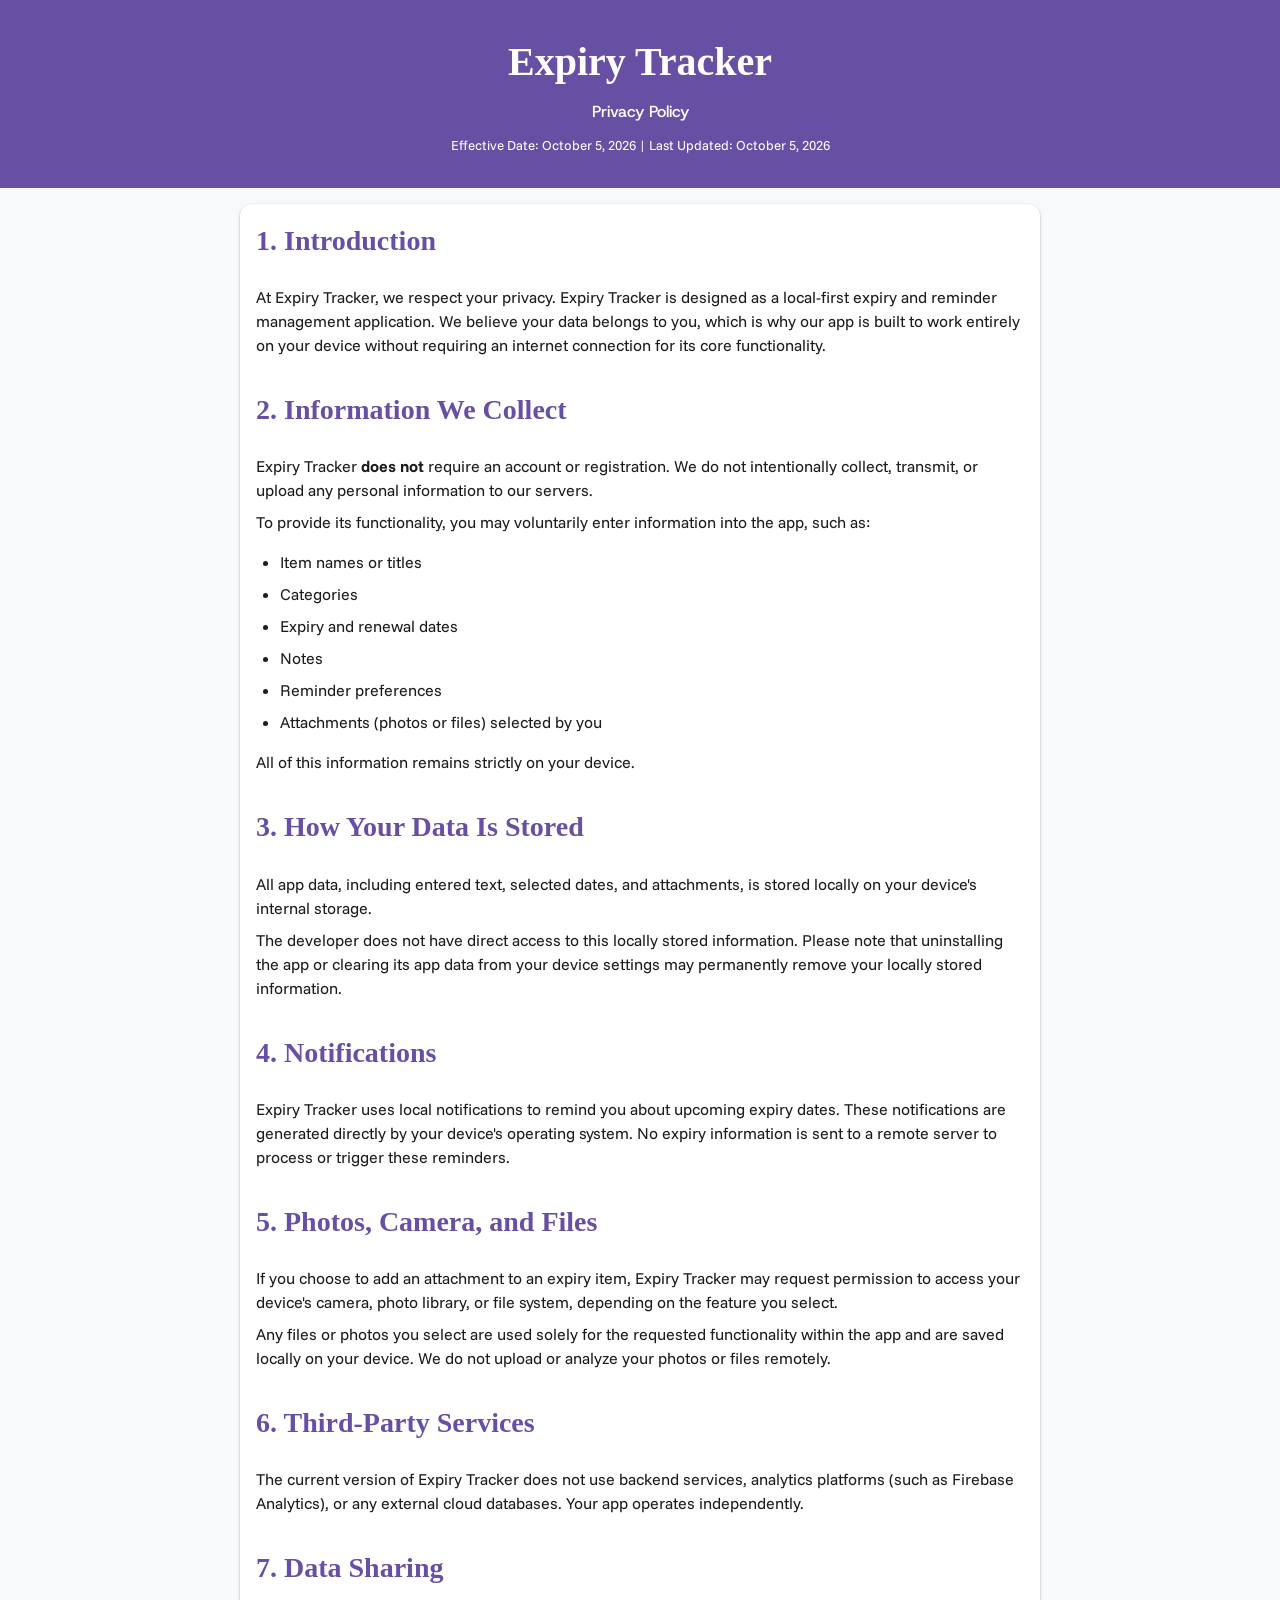
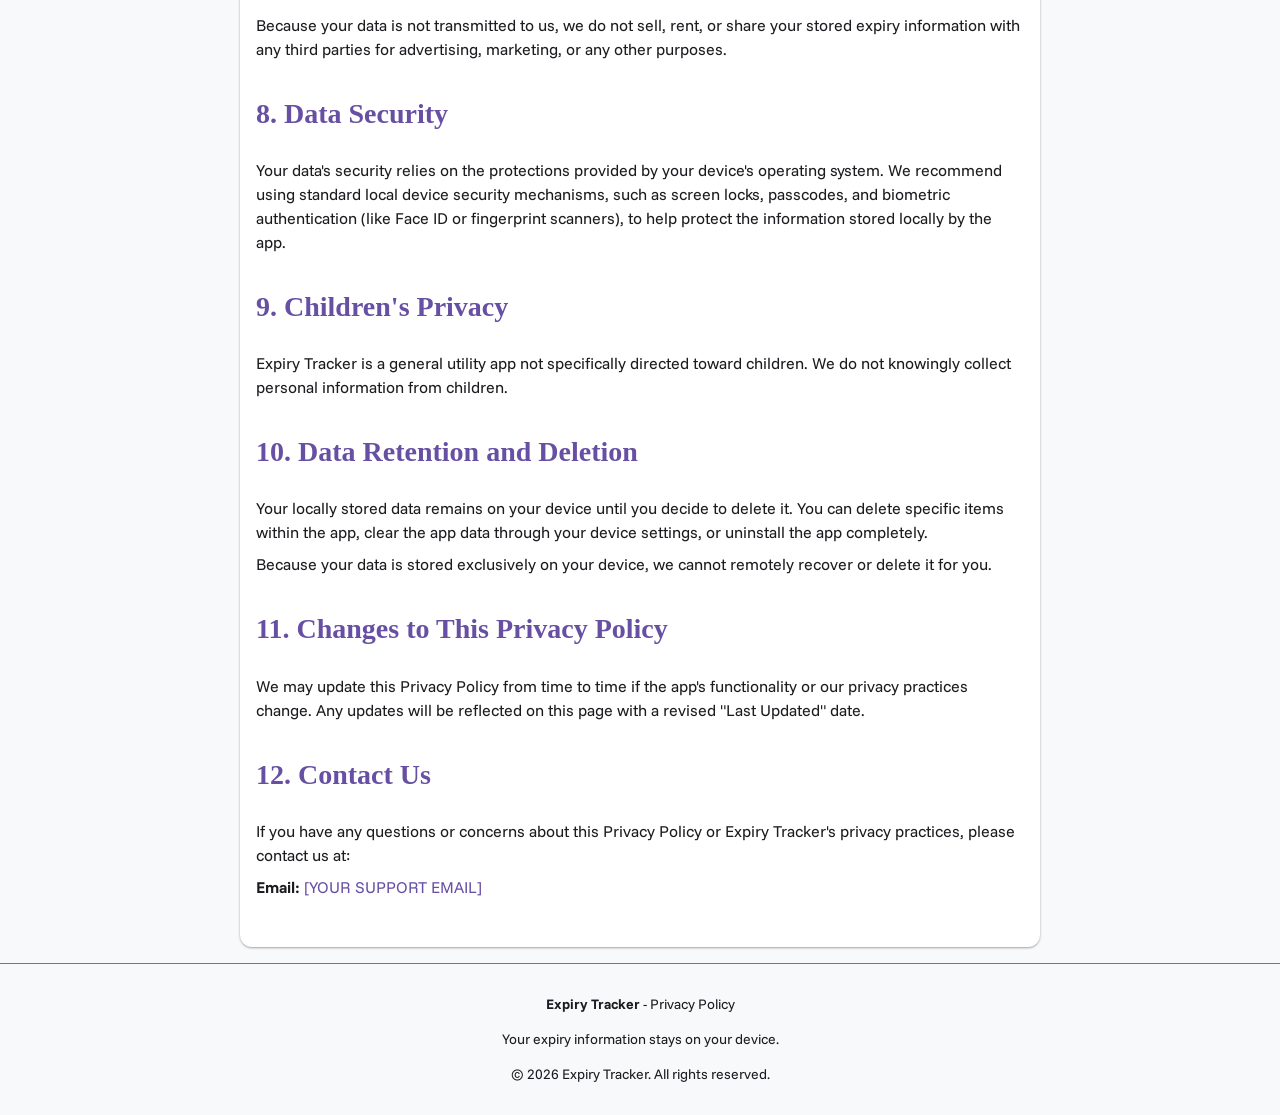
==== index.html @ 96080bb9 "Privacy Policy Added" ====
<!DOCTYPE html>
<html lang="en">
<head>
  <meta charset="UTF-8">
  <meta name="viewport" content="width=device-width, initial-scale=1.0">
  <title>Privacy Policy - Expiry Tracker</title>
  <meta name="description" content="Privacy Policy for Expiry Tracker, a local-first personal expiry-date tracking app.">
  
  <!-- Open Graph / Social -->
  <meta property="og:type" content="website">
  <meta property="og:title" content="Privacy Policy - Expiry Tracker">
  <meta property="og:description" content="Privacy Policy for Expiry Tracker, your local-first personal expiry-date tracking app.">
  <meta property="og:url" content="https://example.com/privacy-policy">
  <meta property="og:image" content="https://example.com/og-image.png">

  <!-- Favicon placeholder -->
  <link rel="icon" href="data:image/svg+xml,<svg xmlns=%22http://www.w3.org/2000/svg%22 viewBox=%220 0 100 100%22><text y=%22.9em%22 font-size=%2290%22>📅</text></svg>">

  <link rel="stylesheet" href="style.css">
  
  <!-- Fonts -->
  <link rel="preconnect" href="https://fonts.googleapis.com">
  <link rel="preconnect" href="https://fonts.gstatic.com" crossorigin>
  <link href="https://fonts.googleapis.com/css2?family=Funnel+Sans:ital,wght@0,300..800;1,300..800&family=Host+Grotesk:ital,wght@0,300..800;1,300..800&family=Simula&display=swap" rel="stylesheet">
  
  <style>
    :root {
      --md-typography-font-family: 'Funnel Sans', sans-serif;
      --md-typography-headline1: 2.5rem;
      --md-typography-headline2: 1.75rem;
    }
    header h1, section h2 {
      font-family: 'Simula', serif;
    }
    .subtitle {
      font-family: 'Host Grotesk', sans-serif;
      font-weight: 500;
    }
  </style>
</head>
<body>

  <header>
    <h1>Expiry Tracker</h1>
    <p class="subtitle">Privacy Policy</p>
    <p><small>Effective Date: October 5, 2026 | Last Updated: October 5, 2026</small></p>
  </header>

  <main>
    <div class="card">
      <section id="introduction">
        <h2>1. Introduction</h2>
        <p>At Expiry Tracker, we respect your privacy. Expiry Tracker is designed as a local-first expiry and reminder management application. We believe your data belongs to you, which is why our app is built to work entirely on your device without requiring an internet connection for its core functionality.</p>
      </section>

      <section id="information-we-collect">
        <h2>2. Information We Collect</h2>
        <p>Expiry Tracker <strong>does not</strong> require an account or registration. We do not intentionally collect, transmit, or upload any personal information to our servers.</p>
        <p>To provide its functionality, you may voluntarily enter information into the app, such as:</p>
        <ul>
          <li>Item names or titles</li>
          <li>Categories</li>
          <li>Expiry and renewal dates</li>
          <li>Notes</li>
          <li>Reminder preferences</li>
          <li>Attachments (photos or files) selected by you</li>
        </ul>
        <p>All of this information remains strictly on your device.</p>
      </section>

      <section id="how-data-is-stored">
        <h2>3. How Your Data Is Stored</h2>
        <p>All app data, including entered text, selected dates, and attachments, is stored locally on your device's internal storage.</p>
        <p>The developer does not have direct access to this locally stored information. Please note that uninstalling the app or clearing its app data from your device settings may permanently remove your locally stored information.</p>
      </section>

      <section id="notifications">
        <h2>4. Notifications</h2>
        <p>Expiry Tracker uses local notifications to remind you about upcoming expiry dates. These notifications are generated directly by your device's operating system. No expiry information is sent to a remote server to process or trigger these reminders.</p>
      </section>

      <section id="photos-camera-files">
        <h2>5. Photos, Camera, and Files</h2>
        <p>If you choose to add an attachment to an expiry item, Expiry Tracker may request permission to access your device's camera, photo library, or file system, depending on the feature you select.</p>
        <p>Any files or photos you select are used solely for the requested functionality within the app and are saved locally on your device. We do not upload or analyze your photos or files remotely.</p>
      </section>

      <section id="third-party-services">
        <h2>6. Third-Party Services</h2>
        <p>The current version of Expiry Tracker does not use backend services, analytics platforms (such as Firebase Analytics), or any external cloud databases. Your app operates independently.</p>
      </section>

      <section id="data-sharing">
        <h2>7. Data Sharing</h2>
        <p>Because your data is not transmitted to us, we do not sell, rent, or share your stored expiry information with any third parties for advertising, marketing, or any other purposes.</p>
      </section>

      <section id="data-security">
        <h2>8. Data Security</h2>
        <p>Your data's security relies on the protections provided by your device's operating system. We recommend using standard local device security mechanisms, such as screen locks, passcodes, and biometric authentication (like Face ID or fingerprint scanners), to help protect the information stored locally by the app.</p>
      </section>

      <section id="childrens-privacy">
        <h2>9. Children's Privacy</h2>
        <p>Expiry Tracker is a general utility app not specifically directed toward children. We do not knowingly collect personal information from children.</p>
      </section>

      <section id="data-retention-deletion">
        <h2>10. Data Retention and Deletion</h2>
        <p>Your locally stored data remains on your device until you decide to delete it. You can delete specific items within the app, clear the app data through your device settings, or uninstall the app completely.</p>
        <p>Because your data is stored exclusively on your device, we cannot remotely recover or delete it for you.</p>
      </section>

      <section id="changes">
        <h2>11. Changes to This Privacy Policy</h2>
        <p>We may update this Privacy Policy from time to time if the app's functionality or our privacy practices change. Any updates will be reflected on this page with a revised "Last Updated" date.</p>
      </section>

      <section id="contact">
        <h2>12. Contact Us</h2>
        <p>If you have any questions or concerns about this Privacy Policy or Expiry Tracker's privacy practices, please contact us at:</p>
        <p><strong>Email:</strong> <a href="mailto:[YOUR SUPPORT EMAIL]">[YOUR SUPPORT EMAIL]</a></p>
      </section>
    </div>
  </main>

  <footer>
    <p><strong>Expiry Tracker</strong> - Privacy Policy</p>
    <p>Your expiry information stays on your device.</p>
    <p>&copy; 2026 Expiry Tracker. All rights reserved.</p>
  </footer>

</body>
</html>
---- style.css ----
/* style.css - Minimal Material 3 inspired styling for the Privacy Policy site */

:root {
  --md-sys-color-primary: #6750A4; /* Modern expiry/productivity accent */
  --md-sys-color-on-primary: #FFFFFF;
  --md-sys-color-surface: #FFFFFF;
  --md-sys-color-on-surface: #1C1B1F;
  --md-sys-color-background: #F8F9FA;
  --md-sys-color-outline: #79747E;
  --md-typography-font-family: 'Roboto', sans-serif;
  --md-typography-headline1: 2.5rem; /* Simula-like for major headings */
  --md-typography-headline2: 2rem;  /* Simula-like for sub-headings */
  --md-typography-body: 1rem;      /* Funnel Sans-like body */
  --spacing-unit: 1rem;
}

@media (prefers-color-scheme: dark) {
  :root {
    --md-sys-color-surface: #121212;
    --md-sys-color-on-surface: #E1E1E1;
    --md-sys-color-background: #121212;
    --md-sys-color-outline: #BBBBBB;
  }
}

html, body {
  margin: 0;
  padding: 0;
  font-family: var(--md-typography-font-family);
  color: var(--md-sys-color-on-surface);
  background-color: var(--md-sys-color-background);
  line-height: 1.5;
}

header {
  background: var(--md-sys-color-primary);
  color: var(--md-sys-color-on-primary);
  padding: calc(var(--spacing-unit) * 2) var(--spacing-unit);
  text-align: center;
}

header h1 {
  margin: 0;
  font-size: var(--md-typography-headline1);
  font-weight: 600;
}

header p {
  margin: 0.5rem 0 0;
  font-size: 1rem;
}

main {
  max-width: 800px;
  margin: var(--spacing-unit) auto;
  padding: 0 var(--spacing-unit);
}

section {
  margin-bottom: calc(var(--spacing-unit) * 2);
}

section h2 {
  font-size: var(--md-typography-headline2);
  margin-top: 0;
  color: var(--md-sys-color-primary);
}

section p, section li {
  font-size: var(--md-typography-body);
  margin: 0.5rem 0;
}

section ul {
  padding-left: 1.5rem;
}

.card {
  background: var(--md-sys-color-surface);
  border-radius: 12px;
  box-shadow: 0 1px 3px rgba(0,0,0,0.12), 0 1px 2px rgba(0,0,0,0.24);
  padding: var(--spacing-unit);
  margin-top: var(--spacing-unit);
}

footer {
  text-align: center;
  font-size: 0.875rem;
  color: var(--md-sys-color-on-surface);
  padding: var(--spacing-unit);
  border-top: 1px solid var(--md-sys-color-outline);
}

a {
  color: var(--md-sys-color-primary);
  text-decoration: none;
}

a:hover {
  text-decoration: underline;
}

@media (max-width: 600px) {
  header h1 {
    font-size: 1.8rem;
  }
  header p {
    font-size: 0.9rem;
  }
}
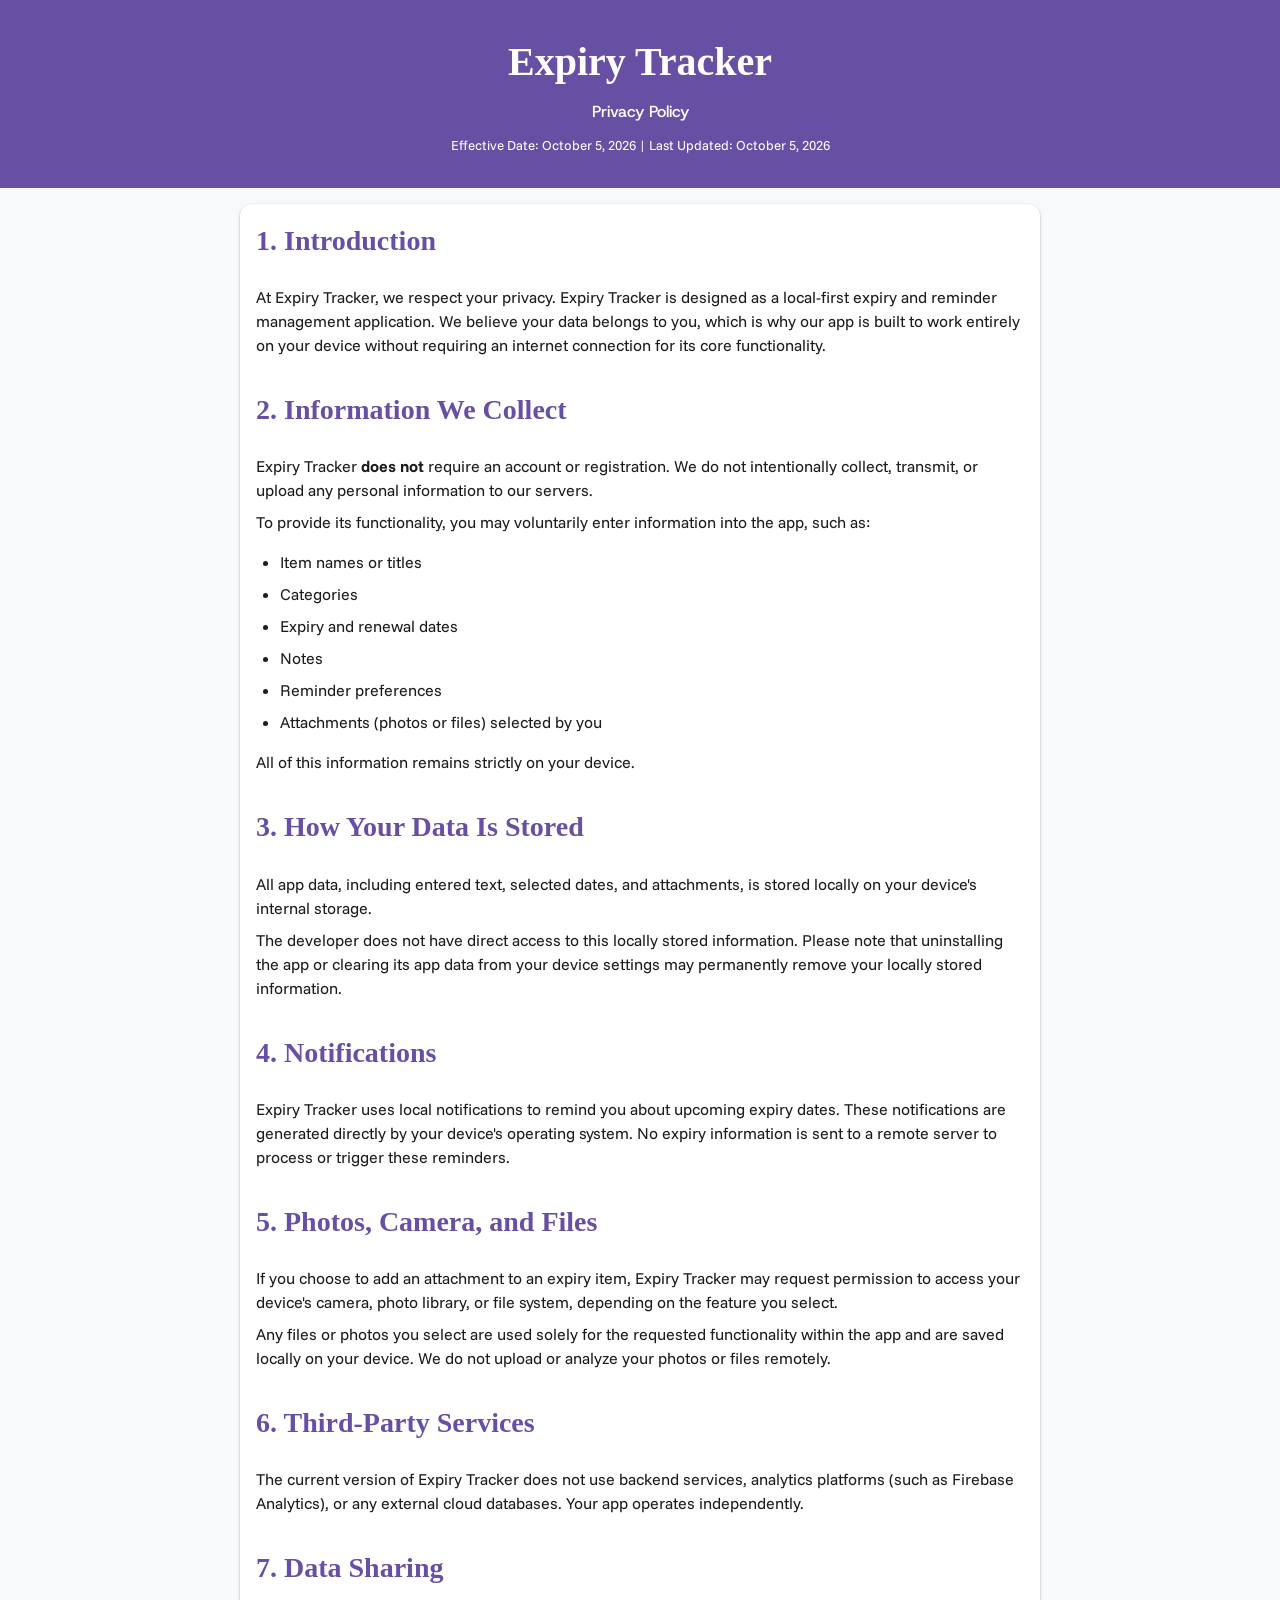
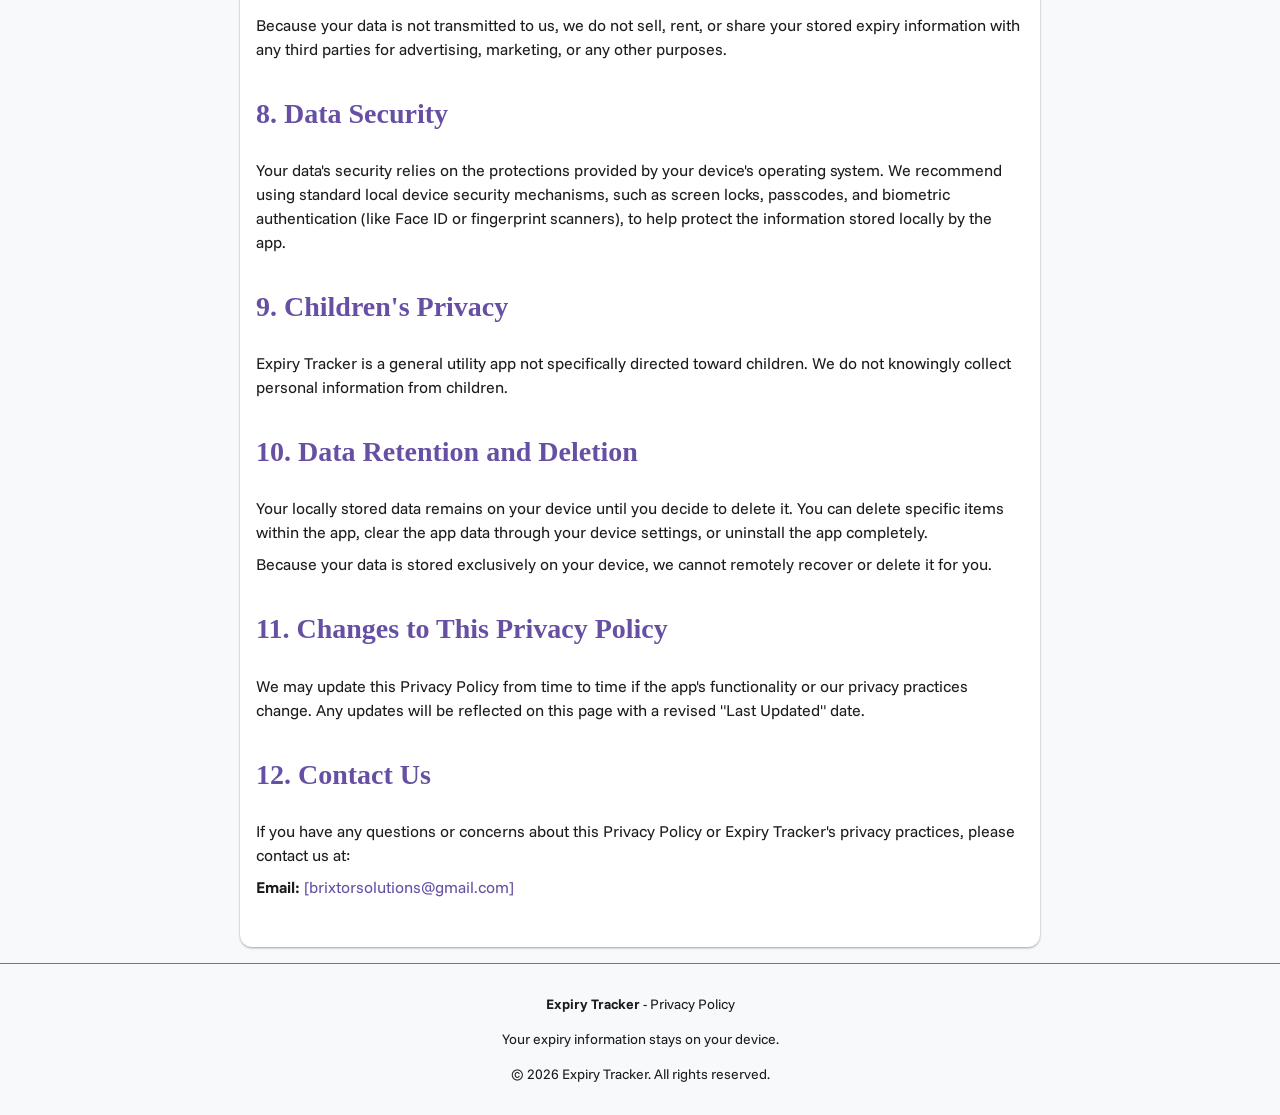
==== commit 1803c035: "add Email" ====
--- a/index.html
+++ b/index.html
@@ -119,7 +119,7 @@
       <section id="contact">
         <h2>12. Contact Us</h2>
         <p>If you have any questions or concerns about this Privacy Policy or Expiry Tracker's privacy practices, please contact us at:</p>
-        <p><strong>Email:</strong> <a href="mailto:[YOUR SUPPORT EMAIL]">[YOUR SUPPORT EMAIL]</a></p>
+        <p><strong>Email:</strong> <a href="mailto:[brixtorsolutions@gmail.com]">[brixtorsolutions@gmail.com]</a></p>
       </section>
     </div>
   </main>
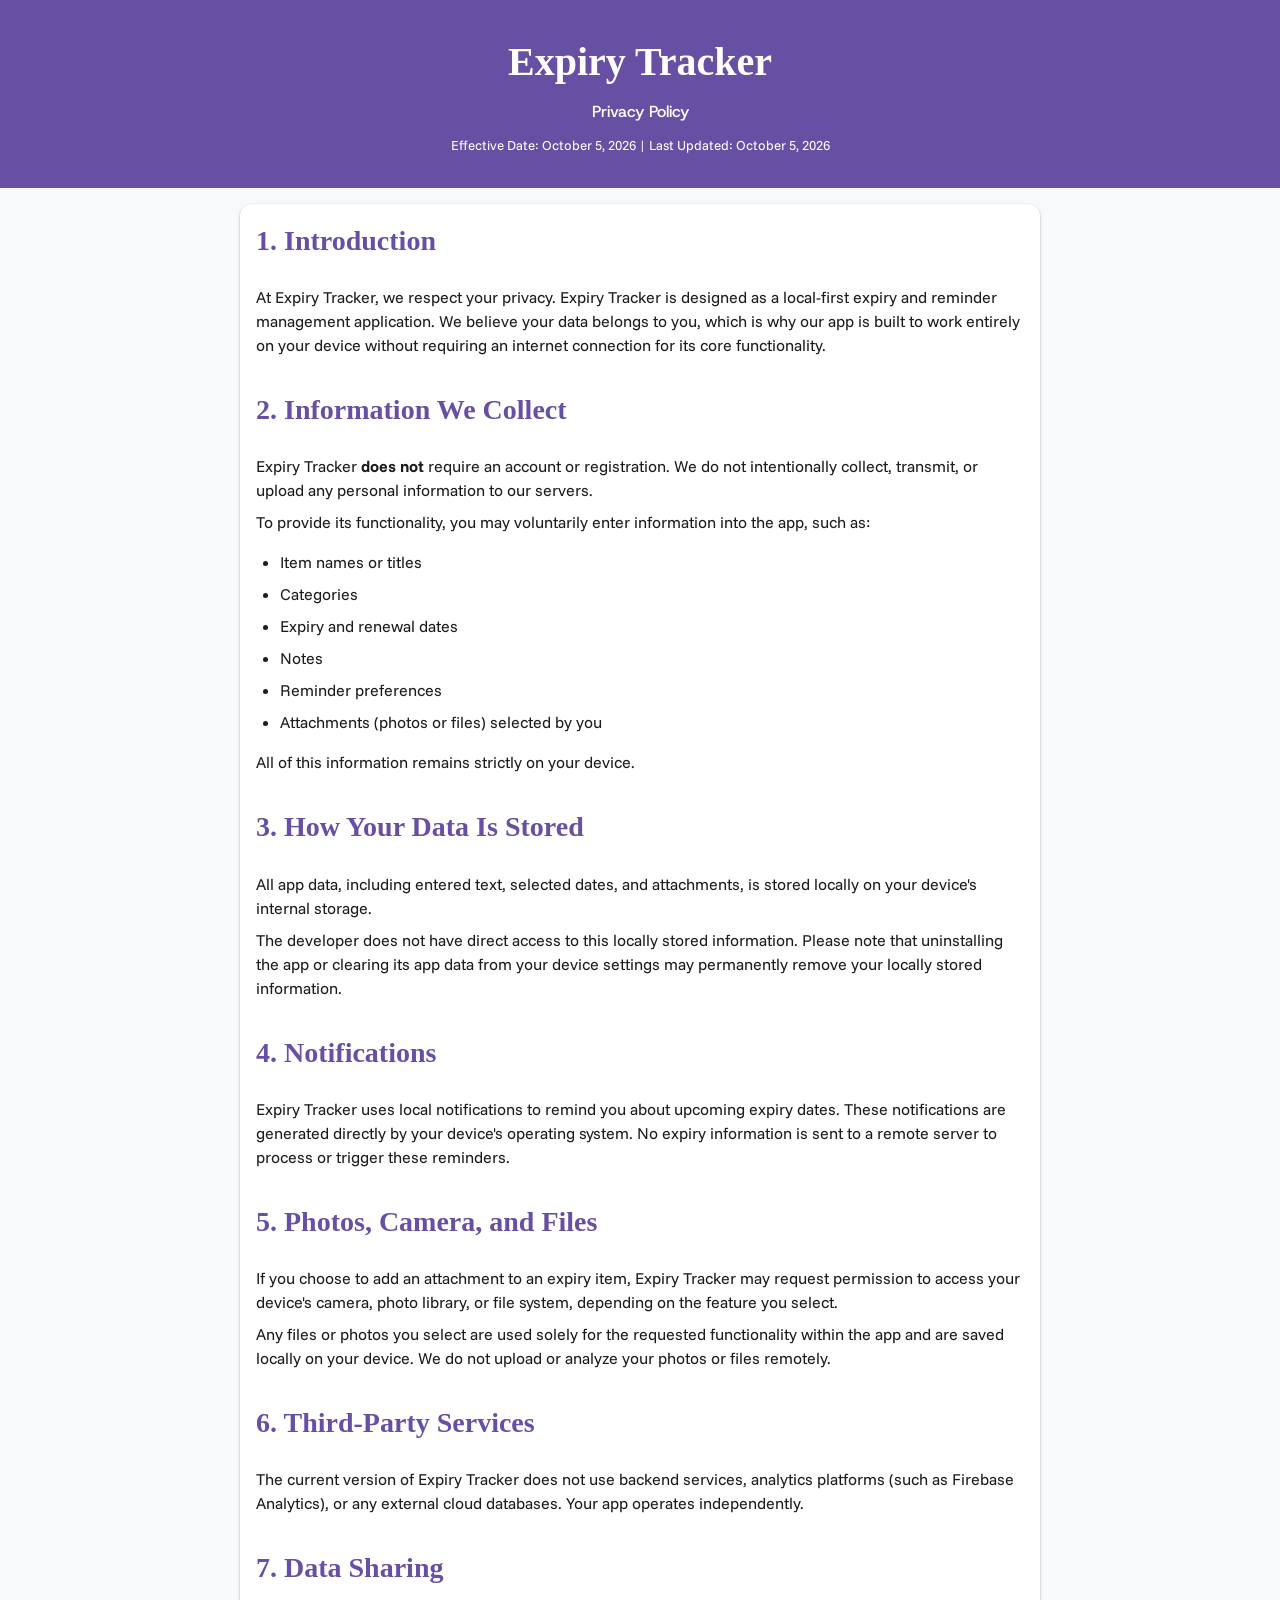
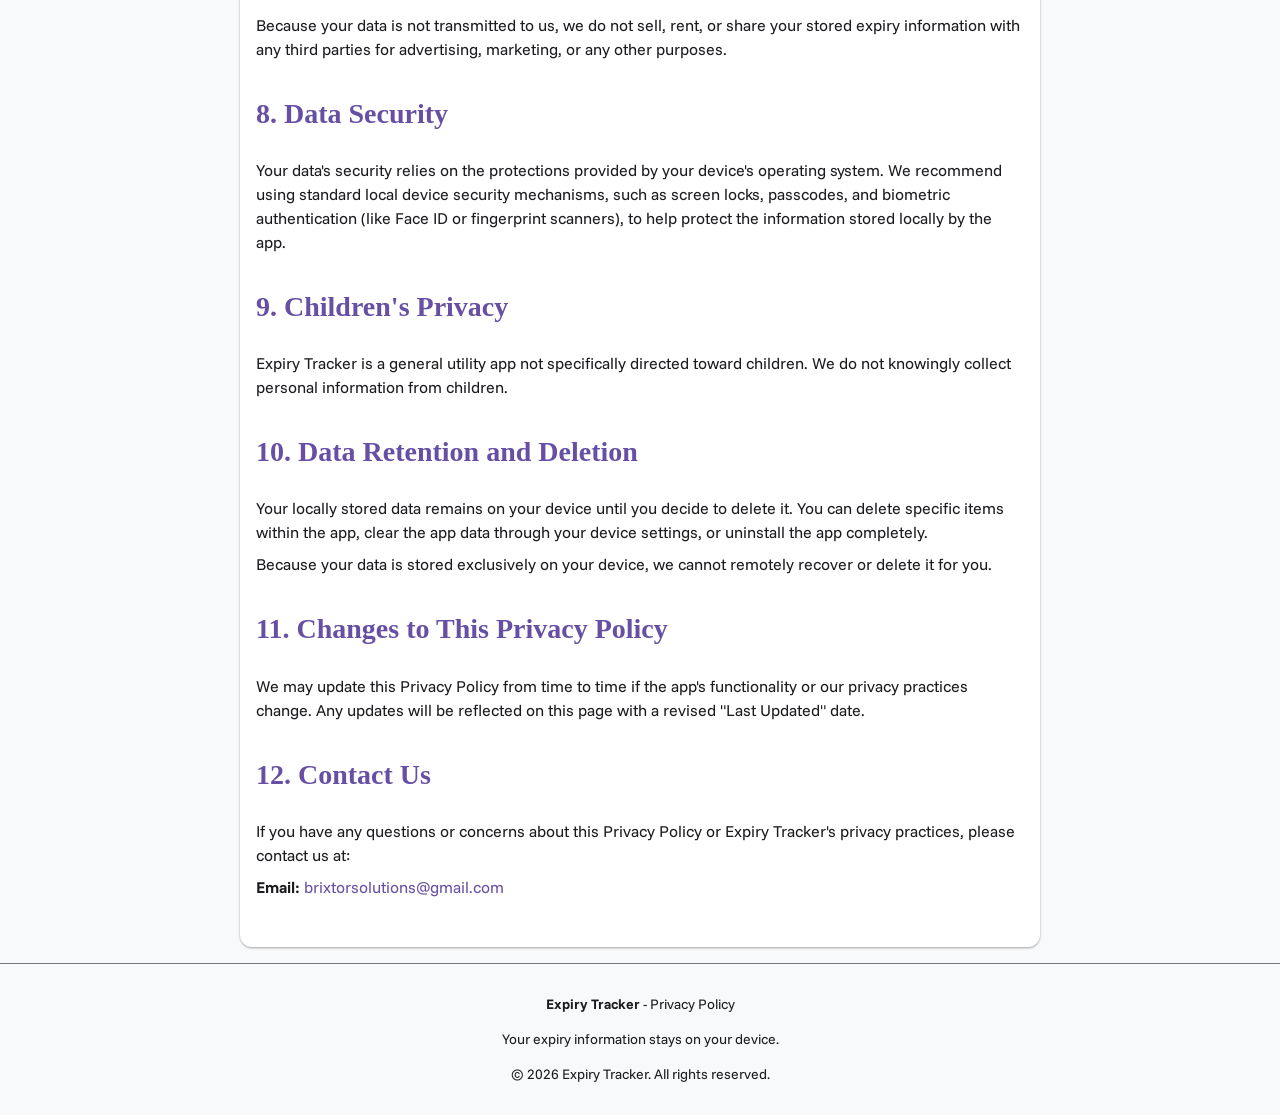
==== commit e0ca13b3: "set email without brackets" ====
--- a/index.html
+++ b/index.html
@@ -119,7 +119,7 @@
       <section id="contact">
         <h2>12. Contact Us</h2>
         <p>If you have any questions or concerns about this Privacy Policy or Expiry Tracker's privacy practices, please contact us at:</p>
-        <p><strong>Email:</strong> <a href="mailto:[brixtorsolutions@gmail.com]">[brixtorsolutions@gmail.com]</a></p>
+        <p><strong>Email:</strong> <a href="mailto:brixtorsolutions@gmail.com">brixtorsolutions@gmail.com</a></p>
       </section>
     </div>
   </main>
